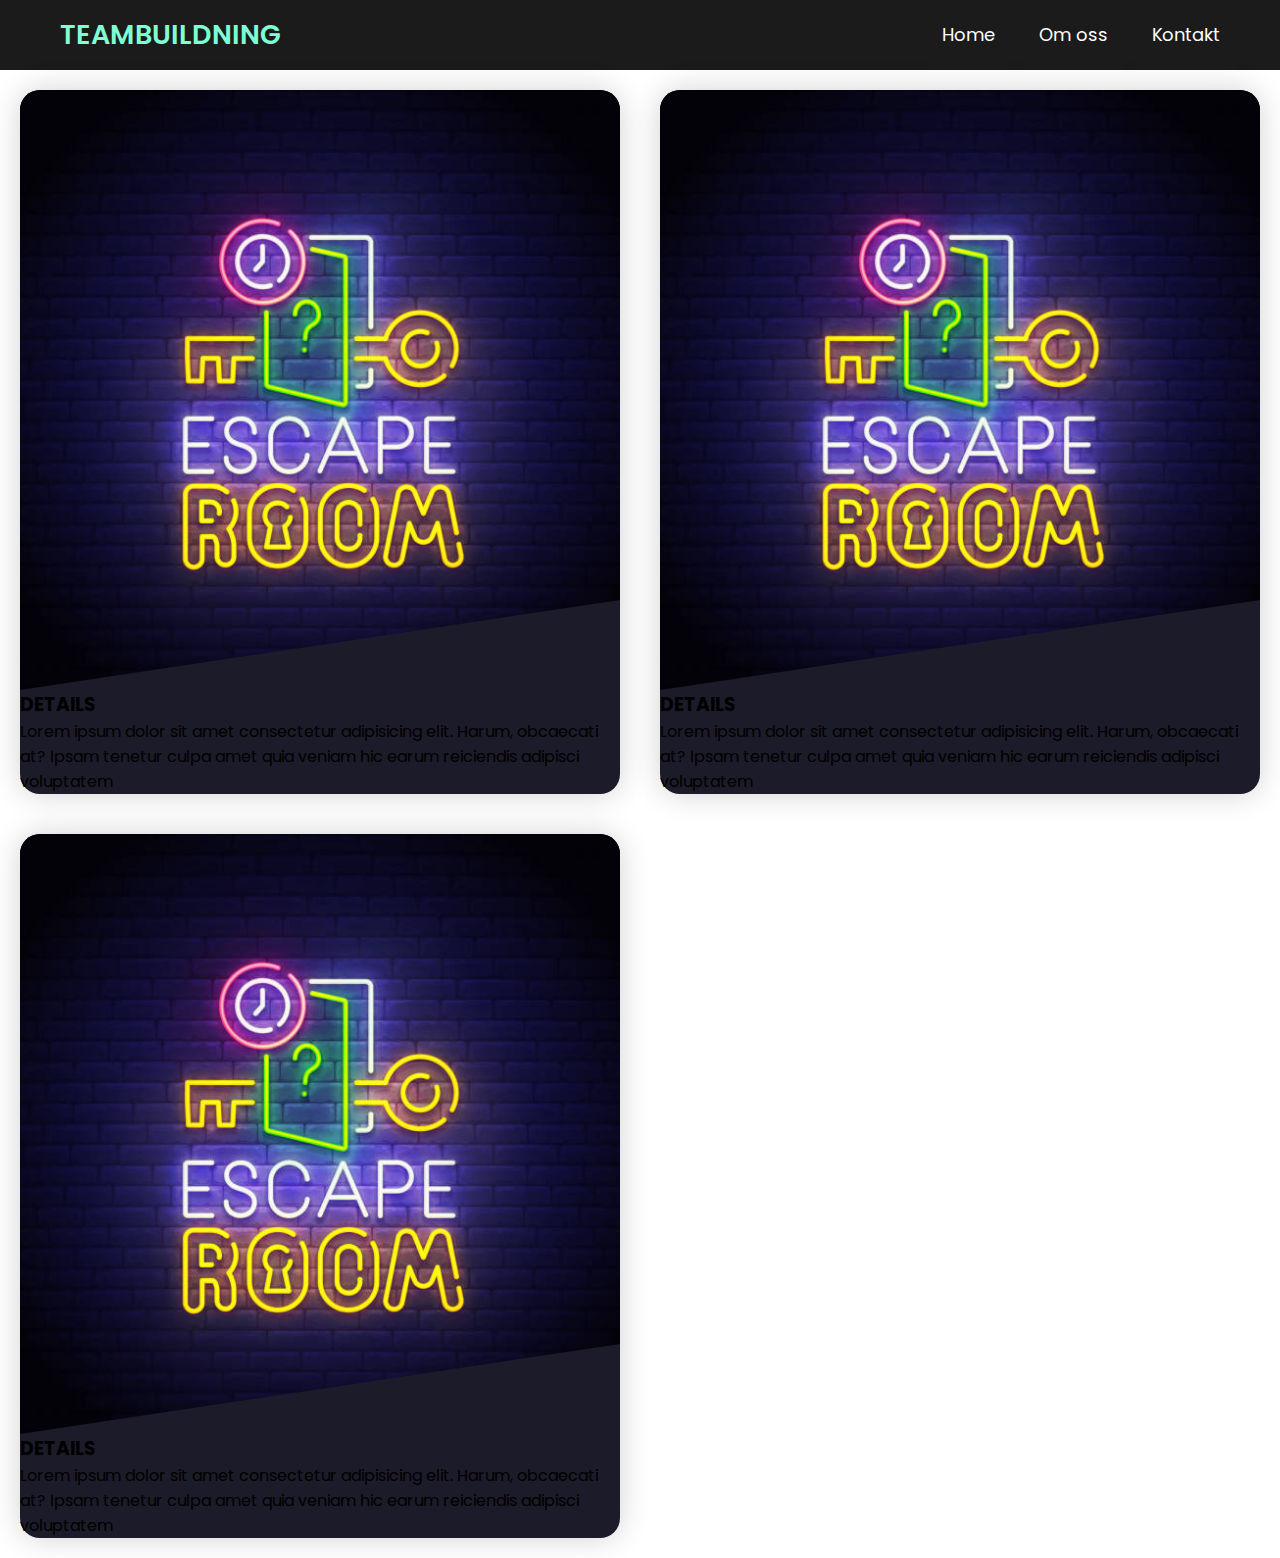
==== aktivitet.html @ 2c935e20 "ok" ====
<!DOCTYPE html>
<html lang="en">
<head>
    <meta charset="UTF-8">
    <meta http-equiv="X-UA-Compatible" content="IE=edge">
    <meta name="viewport" content="width=device-width, initial-scale=1.0">
    <link rel="stylesheet" href="./css/stylesheet.css">
    <title>AKTIVITETER</title>
</head>
<body id="aktivitet_body">
    <nav> 
        <div class="logo"> TEAMBUILDNING </div>
        <label for="btn" class="icon">
            <span class="fa fa-bars"></span>
        </label>
        <input type="checkbox" id="btn">
        <ul>
            <li> <a href="index.html"> Home</a></li>
            <li> 
                <a href="omoss.html"> Om oss</a>
            </li>
            <li> 
                <a href="Kontakt"> Kontakt</a>
            </li>
        </ul>
    </nav>

    <div class="cards"> 
        <div class="card card1">  
            <div class="container"> 
                    <img src="img/neon.jpg">
            </div>
            <div class="details">
                <h3> DETAILS</h3>
                <p>Lorem ipsum dolor sit
                amet consectetur adipisicing elit. 
                Harum, obcaecati at? Ipsam tenetur culpa 
                amet quia veniam hic earum reiciendis
                adipisci voluptatem</p>
            </div>
        </div>
        <div class="card card2">  
            <div class="container"> 
                    <img src="img/neon.jpg">
            </div>
            <div class="details">
                <h3> DETAILS</h3>
                <p>Lorem ipsum dolor sit
                amet consectetur adipisicing elit. 
                Harum, obcaecati at? Ipsam tenetur culpa 
                amet quia veniam hic earum reiciendis
                adipisci voluptatem</p>
            </div>
        </div>
        <div class="card card3">  
            <div class="container"> 
                    <img src="img/neon.jpg">
            </div>
            <div class="details">
                <h3> DETAILS</h3>
                <p>Lorem ipsum dolor sit
                amet consectetur adipisicing elit. 
                Harum, obcaecati at? Ipsam tenetur culpa 
                amet quia veniam hic earum reiciendis
                adipisci voluptatem</p>
            </div>
        </div>
    </div>
    
</body>
</html>
---- css/stylesheet.css ----
/* NAVBAR*/
@import url('https://fonts.googleapis.com/css2?family=Poppins&display=swap');


*{
    margin: 0;
    padding: 0;
    box-sizing: border-box;
    font-family: 'Poppins', sans-serif;
}

#index_body{
    background: #f2f2f2;
}

nav{
    background: #1b1b1b;
}

nav:after{
    content: '';
    clear: both;
    display: table;
}

nav .logo{
    float: left;
    color: aquamarine;
    font-size: 27px;
    font-weight: 600;
    line-height: 70px;
    padding-left: 60px;
}

nav ul{
    float: right;
    list-style: none;
    margin-right: 40px;
    position: relative;
}

nav ul li{
    display: inline-block;
    background: #1b1b1b;
    margin: 0 5px;
}

nav ul li a{
    color: white;
    text-decoration: none;
    line-height: 70px;
    font-size: 18px;
    padding: 8px 15px;

}

nav ul li a:hover{
    color: aquamarine;
    border-radius: 5px;
    box-shadow: 0 0 5px aquamarine,
                0 0 5px aquamarine;    
}

nav ul ul li a:hover{
    color: aquamarine;
    box-shadow: none;
}

nav ul ul{
    position: absolute;
    top: 90px;
    border-top: 3px solid aquamarine;
    opacity: 0;
    visibility: hidden;
    transition: top .3s;
}

nav ul li:hover > ul{
    top: 70px;
    opacity: 1;
    visibility: visible;
}

nav ul ul li{
    position: relative;
    margin: 0px;
    width: 150px;
    float: none;
    display: list-item;
    border-bottom: 1px solid aquamarine;
}

nav ul ul li a{
    line-height: 50px;
}

.show, .icon, input{
    display: none;
}


@media all and (max-width: 968px) {
    nav ul{
        float: left;
        margin-right: 0;
    }
    nav.logo{
        padding-left: 30px;
        width: 100%;
    }

    nav ul li, nav ul ul li{
        display: block;
        width: 100%;
    }

    nav ul ul{
        top: 70px;
        position: static;
        border-top: none;
        float: none;
        display: none;
        opacity: 1;
        visibility: visible;
    }

    nav ul ul li{
        border-bottom: 0px;
    }

    nav ul ul a{
        padding-left: 40px;
    }

    .show{
        display: block;
        color: white;
        font-size: 18px;
        padding: 0 20px;
        line-height: 70px;
        cursor: pointer;
    }

    .show:hover{
        color: aquamarine;
    }

    .hide{
        display: none;
    }
    
    .icon {
        display: block;
        color: white;
        position: absolute;
        padding: 10px;
        right: 40px;
        line-height: 70px;
        font-size: 25px;
        cursor: pointer;
        width: 50px;
        height: 50px;
    }
   
    nav ul li a:hover{
        box-shadow: none;
    }

    [id^=btn]:checked + ul {
        display: block;

    }
}

/* AKTIVITETER */¨

#aktiviteter_body{
    background-color: #151320;
    height: 100vh;
    display: grid;
    place-items: center center;
    background-image: url(../img/LED.jfif);
}

.cards{
    display: grid;
    grid-template-columns: repeat(auto-fit, minmax(400px,1fr));
    padding: 20px;
    grid-gap: 40px;
}

.card{
    background-color: #1c1b29;
    border-radius: 20px;
    box-shadow: 0 0 30px rgba(0,0,0,0.18);
}

.container{
    position: relative;
    clip-path: polygon(0 0,100% 0, 100% 85%, 0 100%);
}

img{
    width: 100%;
    display: block;
    border-radius: 20px 20px 0 0;
}

/*.container:after{
    content: "";
    height: 100%;
    width: 100%;
    position:absolute;
    top: 0;
    left: 0;
    border-radius: 20px 20px 0 0;
    opacity: 0.7;
}

.card1>.container:after{
    background-image: linear-gradient(135deg, #0100ec. #fb36f4);
}
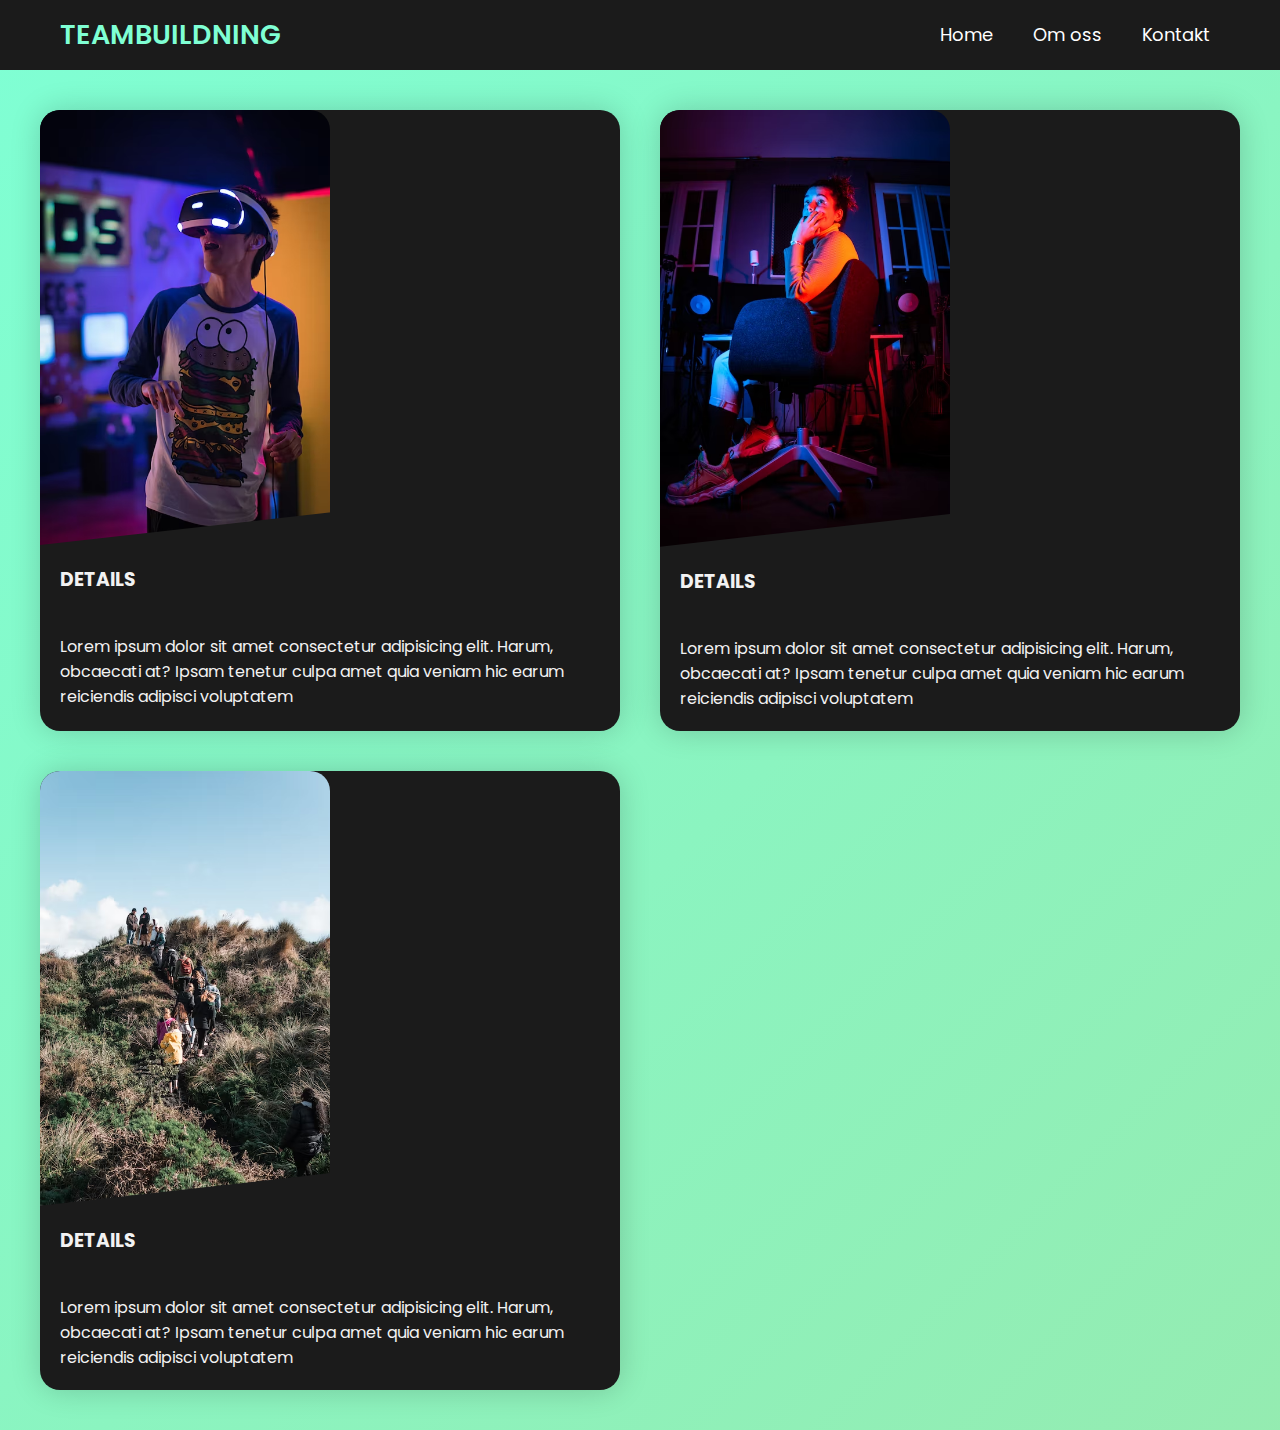
==== commit 93382ca7: "byggt/ glömt kommita" ====
--- a/aktivitet.html
+++ b/aktivitet.html
@@ -4,18 +4,30 @@
     <meta charset="UTF-8">
     <meta http-equiv="X-UA-Compatible" content="IE=edge">
     <meta name="viewport" content="width=device-width, initial-scale=1.0">
+    <title>Aktiviteter</title>
     <link rel="stylesheet" href="./css/stylesheet.css">
+    <link rel="stylesheet" href="https://unpkg.com/boxicons@latest/css/boxicons.min.css" >
     <title>AKTIVITETER</title>
 </head>
-<body id="aktivitet_body">
+<body id="aktiviteter_body">
+
     <nav> 
         <div class="logo"> TEAMBUILDNING </div>
         <label for="btn" class="icon">
-            <span class="fa fa-bars"></span>
+            <i class='bx bx-menu'></i>
         </label>
         <input type="checkbox" id="btn">
-        <ul>
+        <ul id="hej" class="hide">
             <li> <a href="index.html"> Home</a></li>
+            <li>
+                <label for="btn-1" class="show"> Aktiviteter</label>
+                <input type="checkbox" id="btn-1">
+                <ul>
+                    <li> <a href=""> ESCAPEROOM</a></li>
+                    <li> <a href=""> FEM-KAMP</a></li>
+                    <li> <a href=""> BOLLSPORT</a></li>
+                </ul>
+            </li>
             <li> 
                 <a href="omoss.html"> Om oss</a>
             </li>
@@ -25,10 +37,12 @@
         </ul>
     </nav>
 
+    <div class="titel1">
+    </div>
     <div class="cards"> 
-        <div class="card card1">  
+        <div class="card card1">
             <div class="container"> 
-                    <img src="img/neon.jpg">
+                    <img src="img/VR.avif">
             </div>
             <div class="details">
                 <h3> DETAILS</h3>
@@ -39,9 +53,9 @@
                 adipisci voluptatem</p>
             </div>
         </div>
-        <div class="card card2">  
+        <div class="card card2">
             <div class="container"> 
-                    <img src="img/neon.jpg">
+                    <img src="img/escape.avif">
             </div>
             <div class="details">
                 <h3> DETAILS</h3>
@@ -52,9 +66,9 @@
                 adipisci voluptatem</p>
             </div>
         </div>
-        <div class="card card3">  
+        <div class="card card3">
             <div class="container"> 
-                    <img src="img/neon.jpg">
+                    <img src="img/vandra.avif">
             </div>
             <div class="details">
                 <h3> DETAILS</h3>
@@ -66,6 +80,5 @@
             </div>
         </div>
     </div>
-    
 </body>
 </html>--- a/css/stylesheet.css
+++ b/css/stylesheet.css
@@ -9,7 +9,7 @@
     font-family: 'Poppins', sans-serif;
 }
 
-#index_body{
+body{
     background: #f2f2f2;
 }
 
@@ -40,6 +40,7 @@
 }
 
 nav ul li{
+    float: left;
     display: inline-block;
     background: #1b1b1b;
     margin: 0 5px;
@@ -62,7 +63,7 @@
 }
 
 nav ul ul li a:hover{
-    color: aquamarine;
+    color: orange;
     box-shadow: none;
 }
 
@@ -99,14 +100,14 @@
 }
 
 
-@media all and (max-width: 968px) {
+@media only screen and (max-width: 768px) {
     nav ul{
         float: left;
         margin-right: 0;
     }
     nav.logo{
-        padding-left: 30px;
         width: 100%;
+
     }
 
     nav ul li, nav ul ul li{
@@ -129,14 +130,14 @@
     }
 
     nav ul ul a{
-        padding-left: 40px;
+        padding-left: 30px;
     }
 
     .show{
         display: block;
         color: white;
         font-size: 18px;
-        padding: 0 20px;
+        padding-left: 0px;
         line-height: 70px;
         cursor: pointer;
     }
@@ -153,15 +154,20 @@
         display: block;
         color: white;
         position: absolute;
-        padding: 10px;
+        padding: 10px, 10px, 10px, 10px;
         right: 40px;
         line-height: 70px;
         font-size: 25px;
         cursor: pointer;
         width: 50px;
         height: 50px;
-    }
-   
+        float: right;
+    }
+    
+
+    .hej{
+        display: none;
+    }
     nav ul li a:hover{
         box-shadow: none;
     }
@@ -170,27 +176,126 @@
         display: block;
 
     }
-}
-
-/* AKTIVITETER */¨
+
+    /* AKTIVITETER telefon*/
+    .cards{
+        justify-content: center;
+        height: 100px;
+    }
+}
+
+/* INDEX SIDA */
+
+.index_page{
+    /*background: url(../img/hall.avif);
+    background-size: cover;
+    height: 91.3vh;*/
+    height: 100vh;
+    background: linear-gradient(90deg,aquamarine,#ff8a00);
+    height: 100vh;
+}
+
+@keyframes sliderShape{
+    0%,100%{
+    border-radius: 42% 58% 70% 30% / 45% 45% 55% 55%;
+      transform: translate3d(0,0,0) rotateZ(0.01deg);
+    }
+    34%{
+        border-radius: 70% 30% 46% 54% / 30% 29% 71% 70%;
+      transform:  translate3d(0,5px,0) rotateZ(0.01deg);
+    }
+    50%{
+      transform: translate3d(0,0,0) rotateZ(0.01deg);
+    }
+    67%{
+      border-radius: 100% 60% 60% 100% / 100% 100% 60% 60% ;
+      transform: translate3d(0,-3px,0) rotateZ(0.01deg);
+    }
+}
+
+
+
+/* OM OSS SIDA */
+
+.omoss_page{
+    display: grid;
+    height: 100vh;
+    grid-template-columns: 1fr 1fr;
+    grid-template-rows: 15% 1fr 1fr;
+    grid-template-areas: 
+    'nav nav'
+    'hst historiabild'
+    'goalbild goal ' ;
+}
+
+.historia{
+    grid-area: hst;
+    background-color: aquamarine;
+    display: flex;
+}
+
+.historiabild{
+    grid-area: historiabild;
+    background-color: aqua;
+    background-image: url(../img/owen-lystrup-boLgiM0qwkg-unsplash.jpg);
+}
+
+.goal{
+    grid-area: goal;
+    background-color: aquamarine;
+}
+
+.goalbild{
+    grid-area: goalbild;
+    background-color: aquamarine;
+}
+
+/* AKTIVITETER*/
+
 
 #aktiviteter_body{
-    background-color: #151320;
-    height: 100vh;
+    /*background-color: #151320;*/
+    /* height: 100vh;
     display: grid;
     place-items: center center;
     background-image: url(../img/LED.jfif);
+    font-family: 'Poppins',sans-serif;
+    max-height: 100vh; */
+    
+    background: linear-gradient(-45deg, #ff8a00, aquamarine);
+    background-size: 600% 600%;
+    animation: gradient 15s ease infinite;
+    /* height: 100vh; */
+    
+}
+
+@keyframes gradient{
+    0% {
+        background-position: 0% 50%;
+    }
+    50% {
+        background-position: 100% 50%;
+    }
+    100% {
+        background-position: 0% 50%;
+    }
+}
+
+
+
+.titel1{
+    display: block;
 }
 
 .cards{
     display: grid;
     grid-template-columns: repeat(auto-fit, minmax(400px,1fr));
-    padding: 20px;
+    padding: 40px;
     grid-gap: 40px;
 }
 
 .card{
-    background-color: #1c1b29;
+    background-color: #1b1b1b;
     border-radius: 20px;
     box-shadow: 0 0 30px rgba(0,0,0,0.18);
 }
@@ -200,11 +305,35 @@
     clip-path: polygon(0 0,100% 0, 100% 85%, 0 100%);
 }
 
-img{
-    width: 100%;
+.container img{
+    width: 50%;
     display: block;
     border-radius: 20px 20px 0 0;
-}
+    
+}
+
+/* .card1{
+    background-image: url(../img/VR.avif);
+    background-size: cover;
+} */
+
+
+
+.details{
+    content: center;
+    color: #f2f2f2;
+    
+}
+
+.cards p{
+    padding: 20px;
+}
+
+.cards h3{
+    padding: 20px;
+}
+
+
 
 /*.container:after{
     content: "";
@@ -218,5 +347,4 @@
 }
 
 .card1>.container:after{
-    background-image: linear-gradient(135deg, #0100ec. #fb36f4);
-}
+    background-image: linear-gradient(135deg, #0100ec. #fb36f4);*/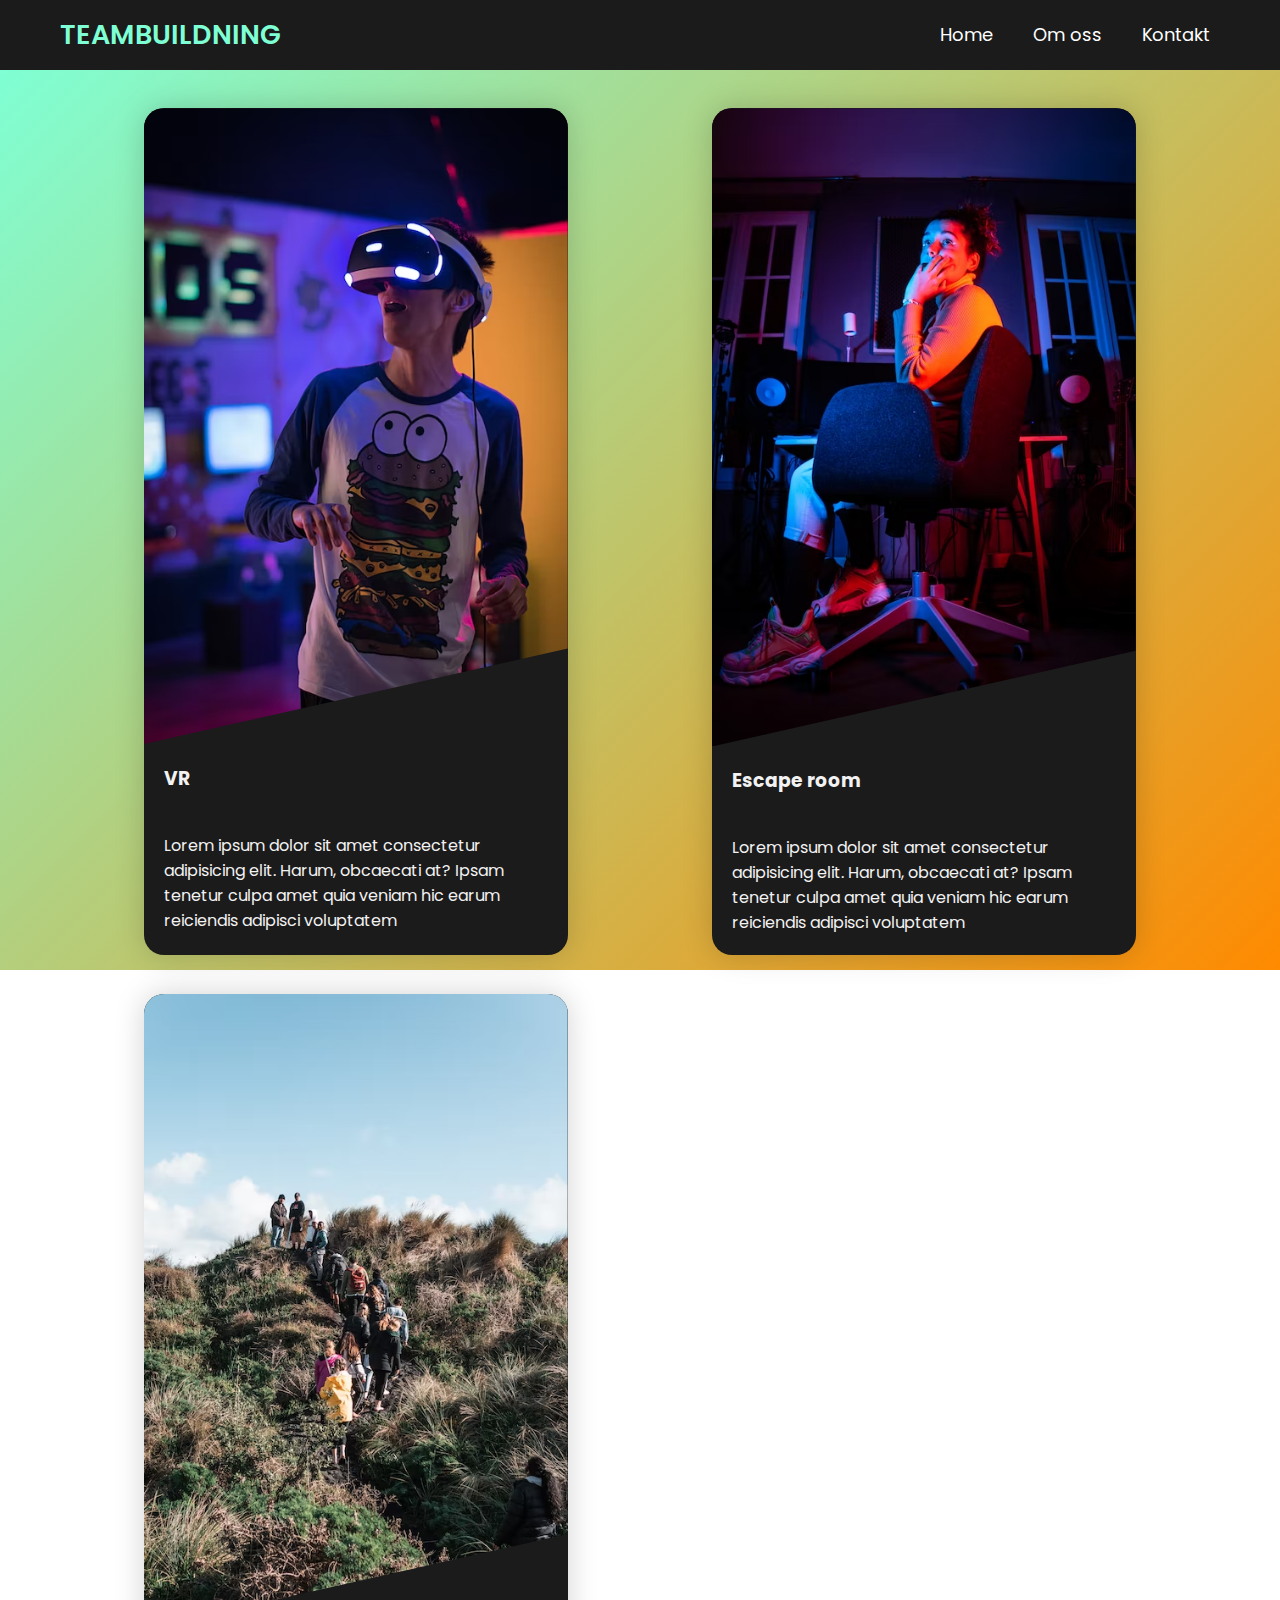
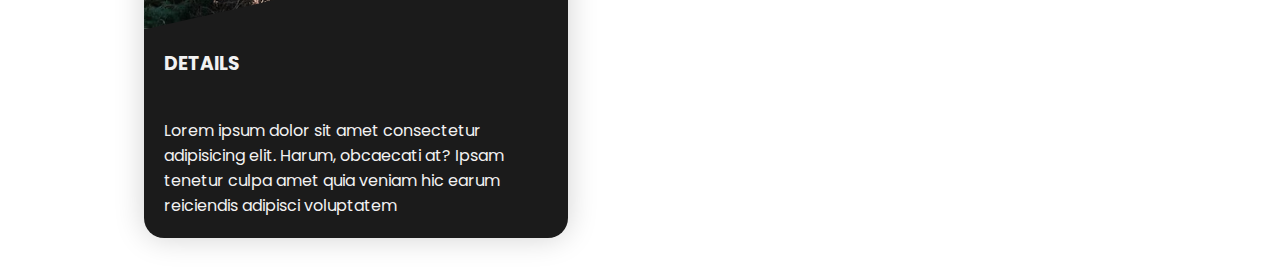
==== commit db842f82: "fixa om oss, lite mer css, ladda ner bilder från unsplash" ====
--- a/aktivitet.html
+++ b/aktivitet.html
@@ -1,84 +1,87 @@
 <!DOCTYPE html>
 <html lang="en">
+
 <head>
     <meta charset="UTF-8">
     <meta http-equiv="X-UA-Compatible" content="IE=edge">
     <meta name="viewport" content="width=device-width, initial-scale=1.0">
     <title>Aktiviteter</title>
     <link rel="stylesheet" href="./css/stylesheet.css">
-    <link rel="stylesheet" href="https://unpkg.com/boxicons@latest/css/boxicons.min.css" >
+    <link rel="stylesheet" href="https://unpkg.com/boxicons@latest/css/boxicons.min.css">
     <title>AKTIVITETER</title>
 </head>
-<body id="aktiviteter_body">
 
-    <nav> 
-        <div class="logo"> TEAMBUILDNING </div>
-        <label for="btn" class="icon">
-            <i class='bx bx-menu'></i>
-        </label>
-        <input type="checkbox" id="btn">
-        <ul id="hej" class="hide">
-            <li> <a href="index.html"> Home</a></li>
-            <li>
-                <label for="btn-1" class="show"> Aktiviteter</label>
-                <input type="checkbox" id="btn-1">
-                <ul>
-                    <li> <a href=""> ESCAPEROOM</a></li>
-                    <li> <a href=""> FEM-KAMP</a></li>
-                    <li> <a href=""> BOLLSPORT</a></li>
-                </ul>
-            </li>
-            <li> 
-                <a href="omoss.html"> Om oss</a>
-            </li>
-            <li> 
-                <a href="Kontakt"> Kontakt</a>
-            </li>
-        </ul>
-    </nav>
+<body>
+    <div id="aktiviteter_body">
+        <nav>
+            <div class="logo"> TEAMBUILDNING </div>
+            <label for="btn" class="icon">
+                <i class='bx bx-menu'></i>
+            </label>
+            <input type="checkbox" id="btn">
+            <ul id="hej" class="hide">
+                <li> <a href="index.html"> Home</a></li>
+                <li>
+                    <label for="btn-1" class="show"> Aktiviteter</label>
+                    <input type="checkbox" id="btn-1">
+                    <ul>
+                        <li> <a href=""> VR-SPEL</a></li>
+                        <li> <a href=""> ESCAPEROOM</a></li>
+                        <li> <a href=""> VANDRING</a></li>
+                    </ul>
+                </li>
+                <li>
+                    <a href="omoss.html"> Om oss</a>
+                </li>
+                <li>
+                    <a href="kontakt.html"> Kontakt</a>
+                </li>
+            </ul>
+        </nav>
 
-    <div class="titel1">
-    </div>
-    <div class="cards"> 
+    <div id="aktiviteter_body">
+    <div class="cards">
         <div class="card card1">
-            <div class="container"> 
-                    <img src="img/VR.avif">
+            <div class="container">
+                <img src="img/VR.avif">
+            </div>
+            <div class="details">
+                <h3> VR</h3>
+                <p>Lorem ipsum dolor sit
+                    amet consectetur adipisicing elit.
+                    Harum, obcaecati at? Ipsam tenetur culpa
+                    amet quia veniam hic earum reiciendis
+                    adipisci voluptatem</p>
+            </div>
+        </div>
+        <div class="card card2">
+            <div class="container">
+                <img src="img/escape.avif">
+            </div>
+            <div class="details">
+                <h3> Escape room</h3>
+                <p>Lorem ipsum dolor sit
+                    amet consectetur adipisicing elit.
+                    Harum, obcaecati at? Ipsam tenetur culpa
+                    amet quia veniam hic earum reiciendis
+                    adipisci voluptatem</p>
+            </div>
+        </div>
+        <div class="card card3">
+            <div class="container">
+                <img src="img/vandra.avif">
             </div>
             <div class="details">
                 <h3> DETAILS</h3>
                 <p>Lorem ipsum dolor sit
-                amet consectetur adipisicing elit. 
-                Harum, obcaecati at? Ipsam tenetur culpa 
-                amet quia veniam hic earum reiciendis
-                adipisci voluptatem</p>
-            </div>
-        </div>
-        <div class="card card2">
-            <div class="container"> 
-                    <img src="img/escape.avif">
-            </div>
-            <div class="details">
-                <h3> DETAILS</h3>
-                <p>Lorem ipsum dolor sit
-                amet consectetur adipisicing elit. 
-                Harum, obcaecati at? Ipsam tenetur culpa 
-                amet quia veniam hic earum reiciendis
-                adipisci voluptatem</p>
-            </div>
-        </div>
-        <div class="card card3">
-            <div class="container"> 
-                    <img src="img/vandra.avif">
-            </div>
-            <div class="details">
-                <h3> DETAILS</h3>
-                <p>Lorem ipsum dolor sit
-                amet consectetur adipisicing elit. 
-                Harum, obcaecati at? Ipsam tenetur culpa 
-                amet quia veniam hic earum reiciendis
-                adipisci voluptatem</p>
+                    amet consectetur adipisicing elit.
+                    Harum, obcaecati at? Ipsam tenetur culpa
+                    amet quia veniam hic earum reiciendis
+                    adipisci voluptatem</p>
             </div>
         </div>
     </div>
+</div>
 </body>
+
 </html>--- a/css/stylesheet.css
+++ b/css/stylesheet.css
@@ -9,9 +9,14 @@
     font-family: 'Poppins', sans-serif;
 }
 
-body{
-    background: #f2f2f2;
-}
+
+.index_page{
+    background-size: cover;
+    height: 100vh;
+    background: linear-gradient(-45deg, #ff8a00, aquamarine);
+    overflow: hidden;
+}
+
 
 nav{
     background: #1b1b1b;
@@ -99,6 +104,48 @@
     display: none;
 }
 
+
+.center{
+    position: absolute;
+    padding: 20% 20%;
+    text-align: center;
+}
+
+.center h1{
+    text-align: center ;
+    text-transform: uppercase;
+}
+
+.center a{
+    border: 4px solid;
+    padding: 2% 8%;
+    text-decoration: none;
+    text-transform: uppercase;
+    font-size: 100%;
+    margin-top: 5%;
+    display: inline-block;
+    border-radius: 20px;
+    color: #1b1b1b;
+}
+
+.center a:hover{
+    color: green;
+}
+
+#index_bilder {
+    background: linear-gradient( 90deg, orange, aquamarine);
+    width: 100%;
+    display: flex;
+    align-content: end;
+    justify-content: space-around;
+    padding: 1% 1% 1% 1%;
+
+}
+
+#index_bilder img{
+    height: 20%;
+    width: 20%;
+}
 
 @media only screen and (max-width: 768px) {
     nav ul{
@@ -177,23 +224,66 @@
 
     }
 
+    
+
     /* AKTIVITETER telefon*/
     .cards{
         justify-content: center;
         height: 100px;
     }
-}
+
+    #aktiviteter_body{
+        /* height: 100vh; Jag vet inte varför min bakgrund tar slut? */
+    }
+
+    /* OM OSS telefon*/
+
+    .omoss_page{
+
+        display: flex;
+        flex-direction: column;
+        justify-content: center;
+        /* display: grid;
+        grid-template-columns: 1fr;
+        grid-template-rows: 2fr 1fr 2fr 1fr;
+        grid-template-areas: 
+        'historiabild'
+        'hst'
+        'goalbild'
+        'goal';
+        width: 100%;
+        padding: 1em 1em 1em 1em;
+        row-gap: 1em;
+        column-gap: 1em;
+        background: linear-gradient(-45deg, #ff8a00, aquamarine);
+        overflow: hidden; */
+    }
+
+    .historia{
+        grid-area: goal;
+        background-color: #242323;
+        display: flex;
+        align-items: center;
+        flex-wrap: wrap;
+        /* padding: 1em 1em 1em 1em; */
+        line-height: 2px;
+    }
+
+    .omoss-titel{
+        margin-bottom: 1em;
+        font-size: medium;
+    }
+
+    .omoss-text{
+        font-size: small;
+        line-height: smaller;
+
+    }
+
+}
+
 
 /* INDEX SIDA */
-
-.index_page{
-    /*background: url(../img/hall.avif);
-    background-size: cover;
-    height: 91.3vh;*/
-    height: 100vh;
-    background: linear-gradient(90deg,aquamarine,#ff8a00);
-    height: 100vh;
-}
 
 @keyframes sliderShape{
     0%,100%{
@@ -221,51 +311,75 @@
     display: grid;
     height: 100vh;
     grid-template-columns: 1fr 1fr;
-    grid-template-rows: 15% 1fr 1fr;
+    grid-template-rows: 1fr 1fr 1fr;
     grid-template-areas: 
-    'nav nav'
     'hst historiabild'
+    'goalbild historiabild'
     'goalbild goal ' ;
-}
-
+    padding: 1em 1em 1em 1em;
+    row-gap: 1em;
+    column-gap: 1em;
+    background: linear-gradient(-45deg, #ff8a00, aquamarine);
+    overflow: hidden;
+}
+
+.omoss-text{
+    color: #f2f2f2;
+}
+
+.omoss-titel{
+    color: aquamarine;
+}
 .historia{
     grid-area: hst;
-    background-color: aquamarine;
+    background-color: #242323;
     display: flex;
+    align-items: center;
+    flex-wrap: wrap;
+    padding-left: 5em;
+    padding-right: 5em;
+    line-height: 3em;
 }
 
 .historiabild{
     grid-area: historiabild;
-    background-color: aqua;
-    background-image: url(../img/owen-lystrup-boLgiM0qwkg-unsplash.jpg);
+}
+
+.historiabild img{
+    height: 100%;
+    width: 100%;
 }
 
 .goal{
     grid-area: goal;
-    background-color: aquamarine;
+    background-color: #242323;
+    display: flex;
+    align-items: center;
+    flex-wrap: wrap;
+    padding-left: 5em;
+    padding-right: 5em;
+    line-height: 3em;
 }
 
 .goalbild{
     grid-area: goalbild;
-    background-color: aquamarine;
+}
+
+.goalbild img{
+    height: 100%;
+    width: 100%;
 }
 
 /* AKTIVITETER*/
 
 
 #aktiviteter_body{
-    /*background-color: #151320;*/
-    /* height: 100vh;
-    display: grid;
-    place-items: center center;
     background-image: url(../img/LED.jfif);
     font-family: 'Poppins',sans-serif;
-    max-height: 100vh; */
-    
     background: linear-gradient(-45deg, #ff8a00, aquamarine);
-    background-size: 600% 600%;
+    /* background-size: 600% 600%; */
     animation: gradient 15s ease infinite;
-    /* height: 100vh; */
+    height: 100vh;
     
 }
 
@@ -282,40 +396,33 @@
 }
 
 
-
-.titel1{
-    display: block;
-}
-
 .cards{
     display: grid;
-    grid-template-columns: repeat(auto-fit, minmax(400px,1fr));
-    padding: 40px;
-    grid-gap: 40px;
+    grid-template-columns: repeat(auto-fit, minmax(400px,1fr)); 
+    padding: 2.4em;
+    grid-gap: 2.4em;
+    padding-left: 9em;
 }
 
 .card{
     background-color: #1b1b1b;
     border-radius: 20px;
     box-shadow: 0 0 30px rgba(0,0,0,0.18);
+    width: 80%;
 }
 
 .container{
     position: relative;
     clip-path: polygon(0 0,100% 0, 100% 85%, 0 100%);
+    width: 100%;
 }
 
 .container img{
-    width: 50%;
+    width: 100%;
     display: block;
     border-radius: 20px 20px 0 0;
     
 }
-
-/* .card1{
-    background-image: url(../img/VR.avif);
-    background-size: cover;
-} */
 
 
 
@@ -333,18 +440,3 @@
     padding: 20px;
 }
 
-
-
-/*.container:after{
-    content: "";
-    height: 100%;
-    width: 100%;
-    position:absolute;
-    top: 0;
-    left: 0;
-    border-radius: 20px 20px 0 0;
-    opacity: 0.7;
-}
-
-.card1>.container:after{
-    background-image: linear-gradient(135deg, #0100ec. #fb36f4);*/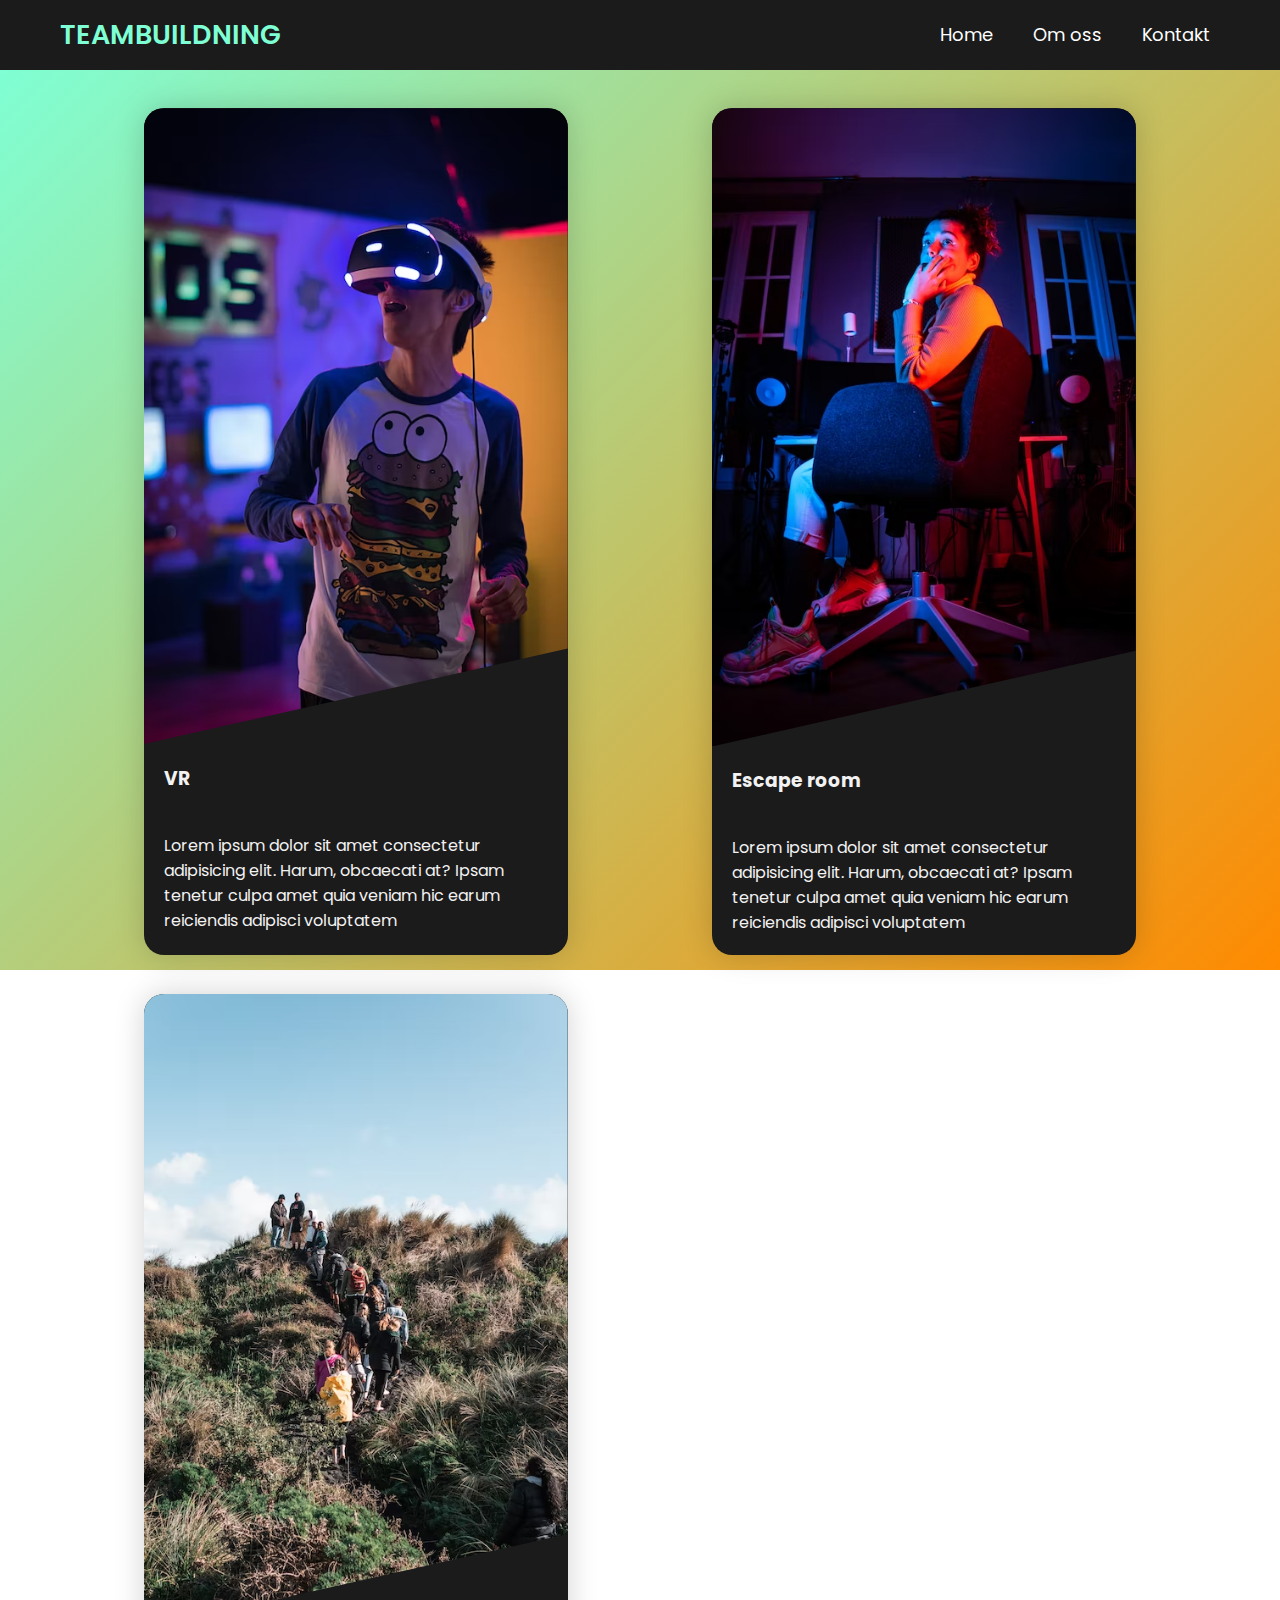
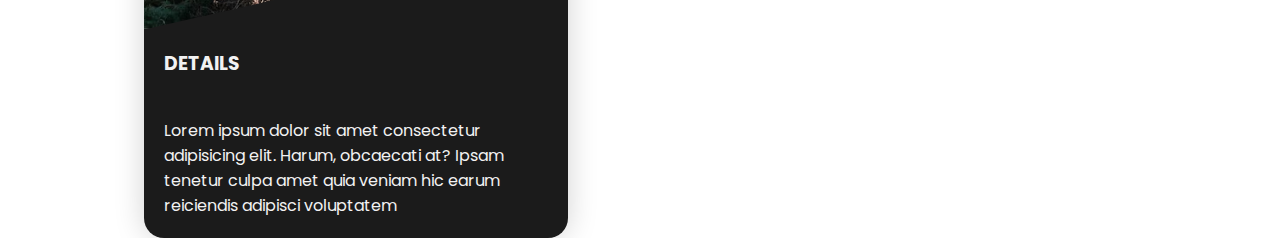
==== commit 1c4f8611: "hemma job" ====
--- a/aktivitet.html
+++ b/aktivitet.html
@@ -12,32 +12,32 @@
 </head>
 
 <body>
-    <div id="aktiviteter_body">
-        <nav>
-            <div class="logo"> TEAMBUILDNING </div>
-            <label for="btn" class="icon">
-                <i class='bx bx-menu'></i>
-            </label>
-            <input type="checkbox" id="btn">
-            <ul id="hej" class="hide">
-                <li> <a href="index.html"> Home</a></li>
-                <li>
-                    <label for="btn-1" class="show"> Aktiviteter</label>
-                    <input type="checkbox" id="btn-1">
-                    <ul>
-                        <li> <a href=""> VR-SPEL</a></li>
-                        <li> <a href=""> ESCAPEROOM</a></li>
-                        <li> <a href=""> VANDRING</a></li>
-                    </ul>
-                </li>
-                <li>
-                    <a href="omoss.html"> Om oss</a>
-                </li>
-                <li>
-                    <a href="kontakt.html"> Kontakt</a>
-                </li>
-            </ul>
-        </nav>
+    <nav>
+        <div class="logo"> TEAMBUILDNING </div>
+        <label for="btn" class="icon">
+            <i class='bx bx-menu'></i>
+        </label>
+        <input type="checkbox" id="btn">
+        <ul id="hej" class="hide">
+            <li> <a href="index.html"> Home</a>
+            <li>
+                <label for="btn-1" class="show"> <a href="aktivitet.html"> Aktiviter</a></label>
+                <input type="checkbox" id="btn-1">
+                <!-- <a href="aktivitet.html" class="hej"> Aktiviteter</a> -->
+                <ul>
+                    <li> <a href=""> VR-SPEL</a></li>
+                    <li> <a href=""> ESCAPEROOM</a></li>
+                    <li> <a href=""> VANDRING</a></li>
+                </ul>
+            </li>
+            <li>
+                <a href="omoss.html"> Om oss</a>
+            </li>
+            <li>
+                <a href="kontakt.html"> Kontakt</a>
+            </li>
+        </ul>
+    </nav>
 
     <div id="aktiviteter_body">
     <div class="cards">
--- a/css/stylesheet.css
+++ b/css/stylesheet.css
@@ -12,7 +12,7 @@
 
 .index_page{
     background-size: cover;
-    height: 100vh;
+    height: 115vh;
     background: linear-gradient(-45deg, #ff8a00, aquamarine);
     overflow: hidden;
 }
@@ -147,83 +147,6 @@
     width: 20%;
 }
 
-@media only screen and (max-width: 768px) {
-    nav ul{
-        float: left;
-        margin-right: 0;
-    }
-    nav.logo{
-        width: 100%;
-
-    }
-
-    nav ul li, nav ul ul li{
-        display: block;
-        width: 100%;
-    }
-
-    nav ul ul{
-        top: 70px;
-        position: static;
-        border-top: none;
-        float: none;
-        display: none;
-        opacity: 1;
-        visibility: visible;
-    }
-
-    nav ul ul li{
-        border-bottom: 0px;
-    }
-
-    nav ul ul a{
-        padding-left: 30px;
-    }
-
-    .show{
-        display: block;
-        color: white;
-        font-size: 18px;
-        padding-left: 0px;
-        line-height: 70px;
-        cursor: pointer;
-    }
-
-    .show:hover{
-        color: aquamarine;
-    }
-
-    .hide{
-        display: none;
-    }
-    
-    .icon {
-        display: block;
-        color: white;
-        position: absolute;
-        padding: 10px, 10px, 10px, 10px;
-        right: 40px;
-        line-height: 70px;
-        font-size: 25px;
-        cursor: pointer;
-        width: 50px;
-        height: 50px;
-        float: right;
-    }
-    
-
-    .hej{
-        display: none;
-    }
-    nav ul li a:hover{
-        box-shadow: none;
-    }
-
-    [id^=btn]:checked + ul {
-        display: block;
-
-    }
-
     
 
     /* AKTIVITETER telefon*/
@@ -233,7 +156,8 @@
     }
 
     #aktiviteter_body{
-        /* height: 100vh; Jag vet inte varför min bakgrund tar slut? */
+        height: 100vh;
+        background: linear-gradient(-45deg, #ff8a00, aquamarine);
     }
 
     /* OM OSS telefon*/
@@ -243,20 +167,6 @@
         display: flex;
         flex-direction: column;
         justify-content: center;
-        /* display: grid;
-        grid-template-columns: 1fr;
-        grid-template-rows: 2fr 1fr 2fr 1fr;
-        grid-template-areas: 
-        'historiabild'
-        'hst'
-        'goalbild'
-        'goal';
-        width: 100%;
-        padding: 1em 1em 1em 1em;
-        row-gap: 1em;
-        column-gap: 1em;
-        background: linear-gradient(-45deg, #ff8a00, aquamarine);
-        overflow: hidden; */
     }
 
     .historia{
@@ -265,7 +175,6 @@
         display: flex;
         align-items: center;
         flex-wrap: wrap;
-        /* padding: 1em 1em 1em 1em; */
         line-height: 2px;
     }
 
@@ -280,28 +189,6 @@
 
     }
 
-}
-
-
-/* INDEX SIDA */
-
-@keyframes sliderShape{
-    0%,100%{
-    border-radius: 42% 58% 70% 30% / 45% 45% 55% 55%;
-      transform: translate3d(0,0,0) rotateZ(0.01deg);
-    }
-    34%{
-        border-radius: 70% 30% 46% 54% / 30% 29% 71% 70%;
-      transform:  translate3d(0,5px,0) rotateZ(0.01deg);
-    }
-    50%{
-      transform: translate3d(0,0,0) rotateZ(0.01deg);
-    }
-    67%{
-      border-radius: 100% 60% 60% 100% / 100% 100% 60% 60% ;
-      transform: translate3d(0,-3px,0) rotateZ(0.01deg);
-    }
-}
 
 
 
@@ -440,3 +327,84 @@
     padding: 20px;
 }
 
+@media only screen and (max-width: 768px) {
+    nav ul{
+        float: left;
+        margin-right: 0;
+    }
+    nav.logo{
+        width: 100%;
+
+    }
+
+    nav ul li, nav ul ul li{
+        display: block;
+        width: 100%;
+    }
+
+    nav ul ul{
+        top: 70px;
+        position: static;
+        border-top: none;
+        float: none;
+        display: none;
+        opacity: 1;
+        visibility: visible;
+    }
+
+    nav ul ul li{
+        border-bottom: 0px;
+    }
+
+    nav ul ul a{
+        padding-left: 30px;
+    }
+
+    .show{
+        display: block;
+        color: white;
+        font-size: 18px;
+        padding-left: 0px;
+        line-height: 70px;
+        cursor: pointer;
+    }
+
+    .show:hover{
+        color: aquamarine;
+    }
+
+    .hide{
+        display: none;
+    }
+    
+    .icon {
+        display: block;
+        color: white;
+        position: absolute;
+        padding: 10px, 10px, 10px, 10px;
+        right: 40px;
+        line-height: 70px;
+        font-size: 25px;
+        cursor: pointer;
+        width: 50px;
+        height: 50px;
+        float: right;
+    }
+    
+
+    .hej{
+        display: none;
+    }
+    nav ul li a:hover{
+        box-shadow: none;
+    }
+
+    [id^=btn]:checked + ul {
+        display: block;
+
+    }
+
+    #aktiviteter_body{
+        height: 275vh;
+    }
+}